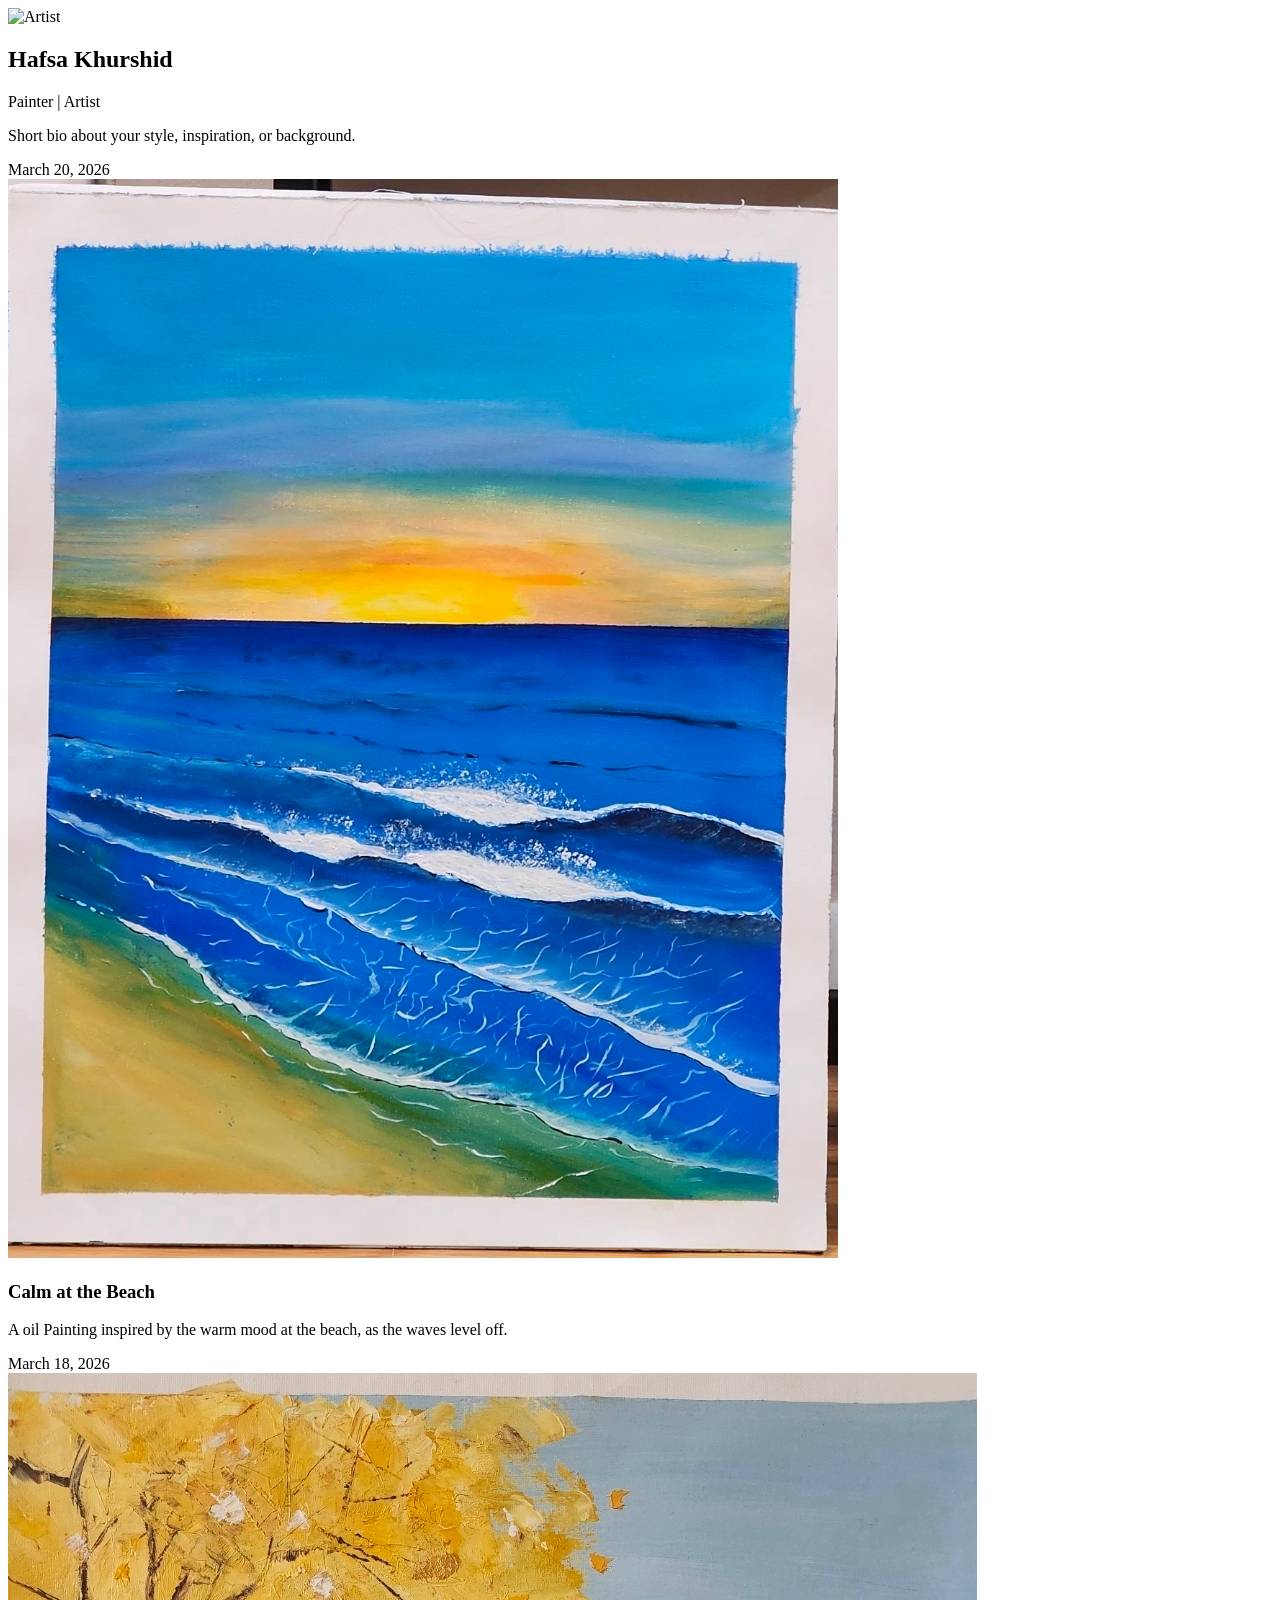
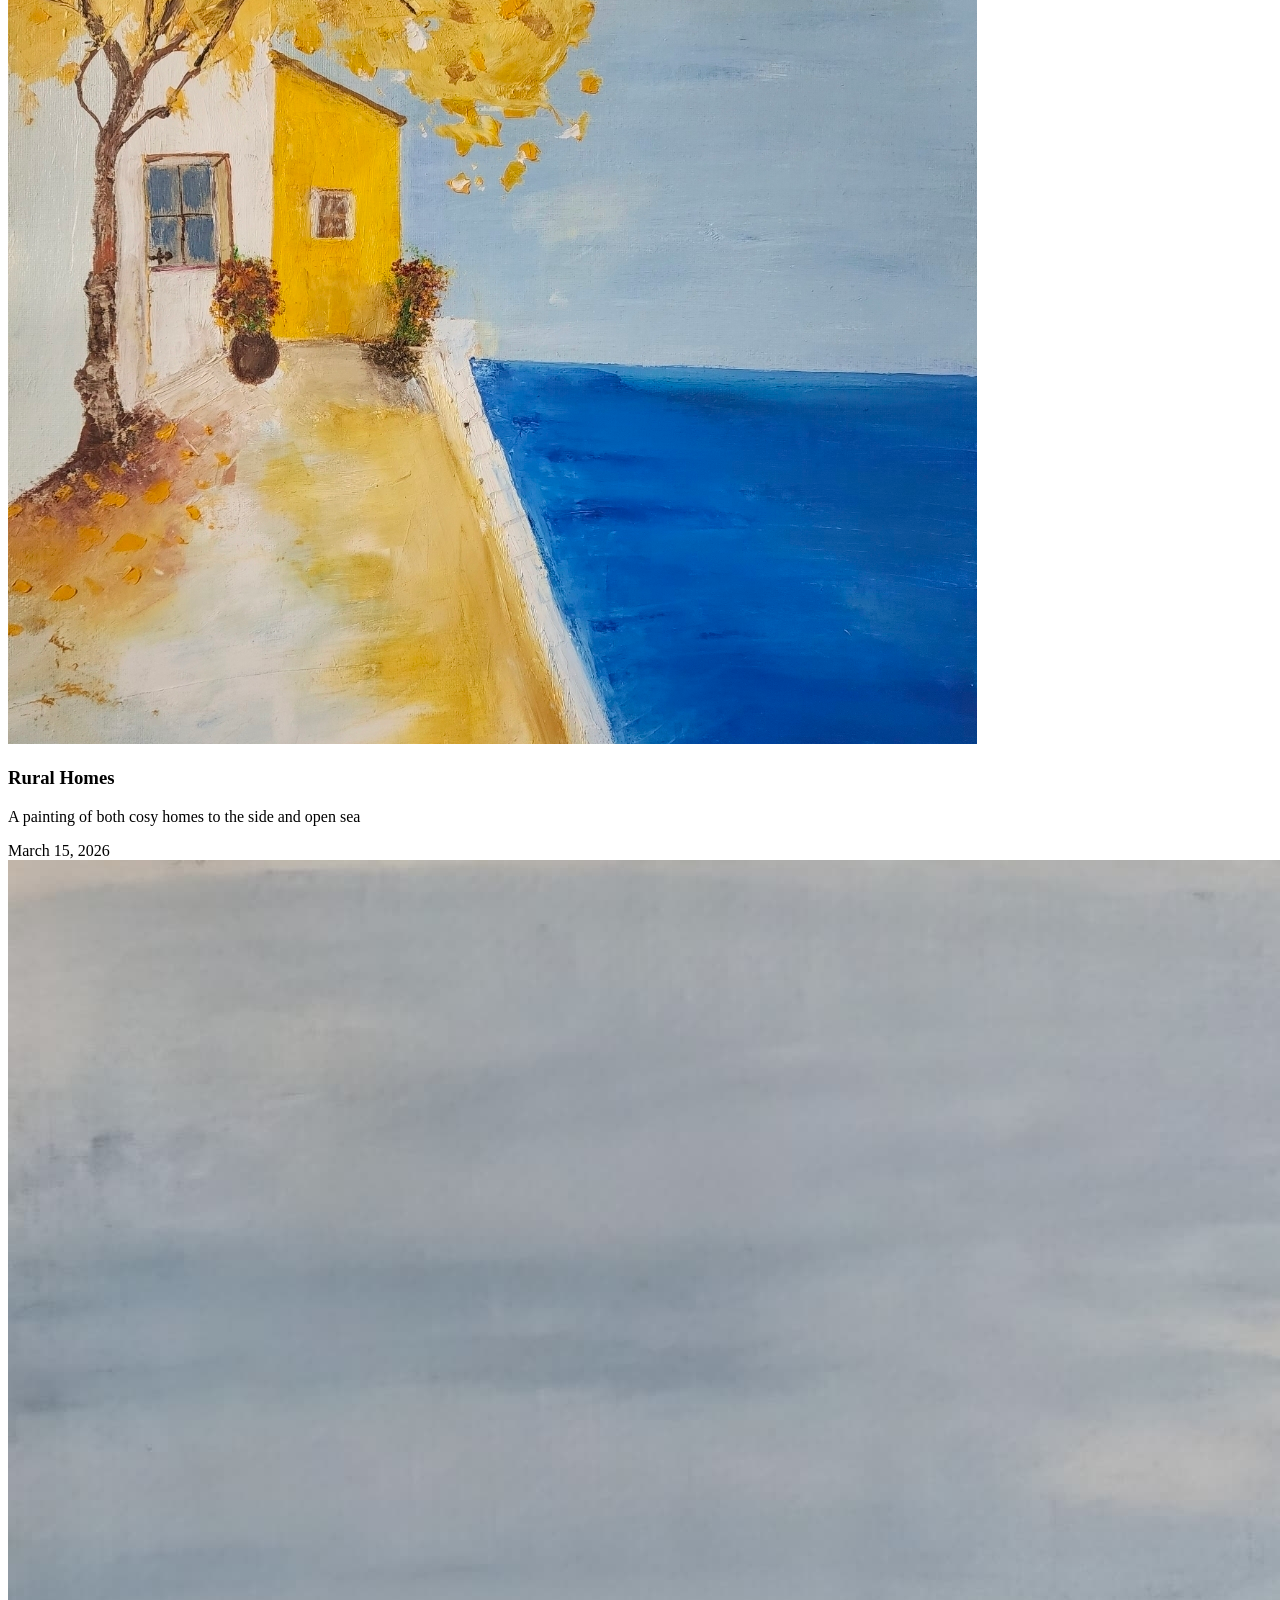
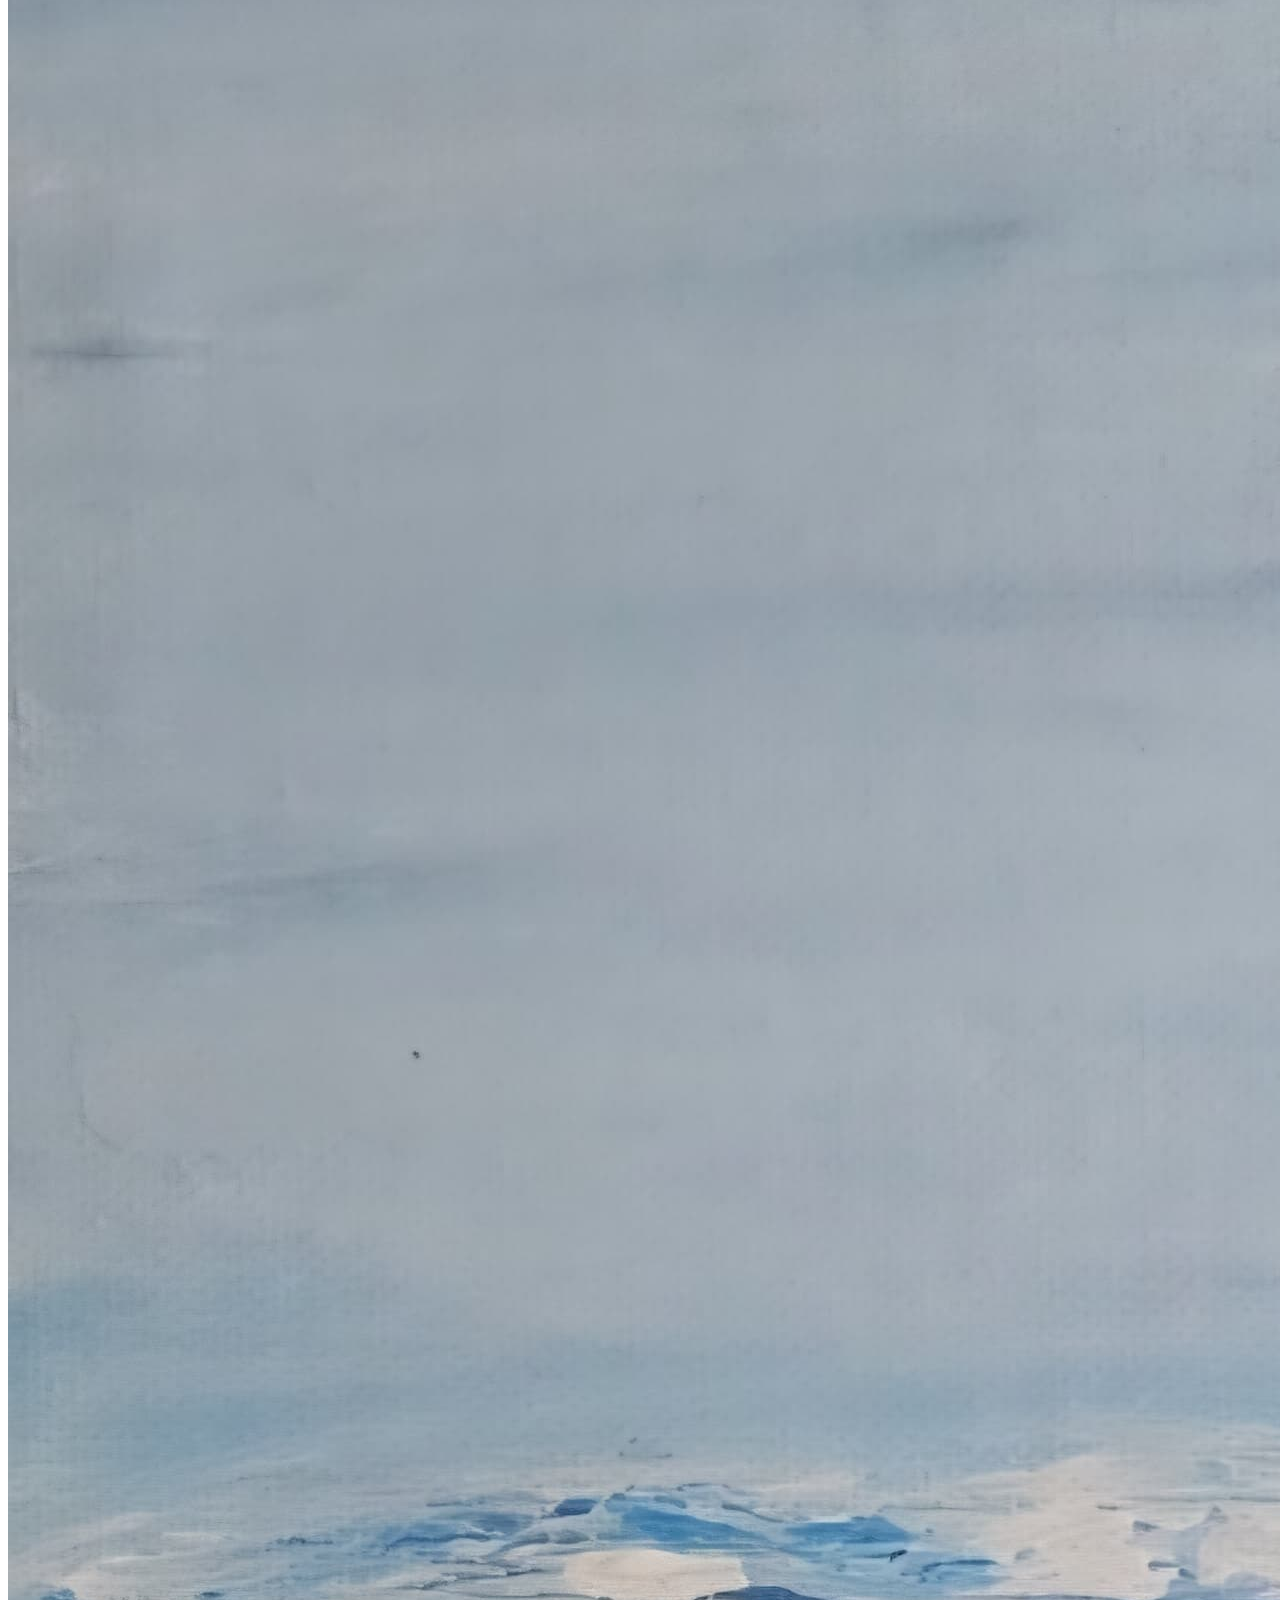
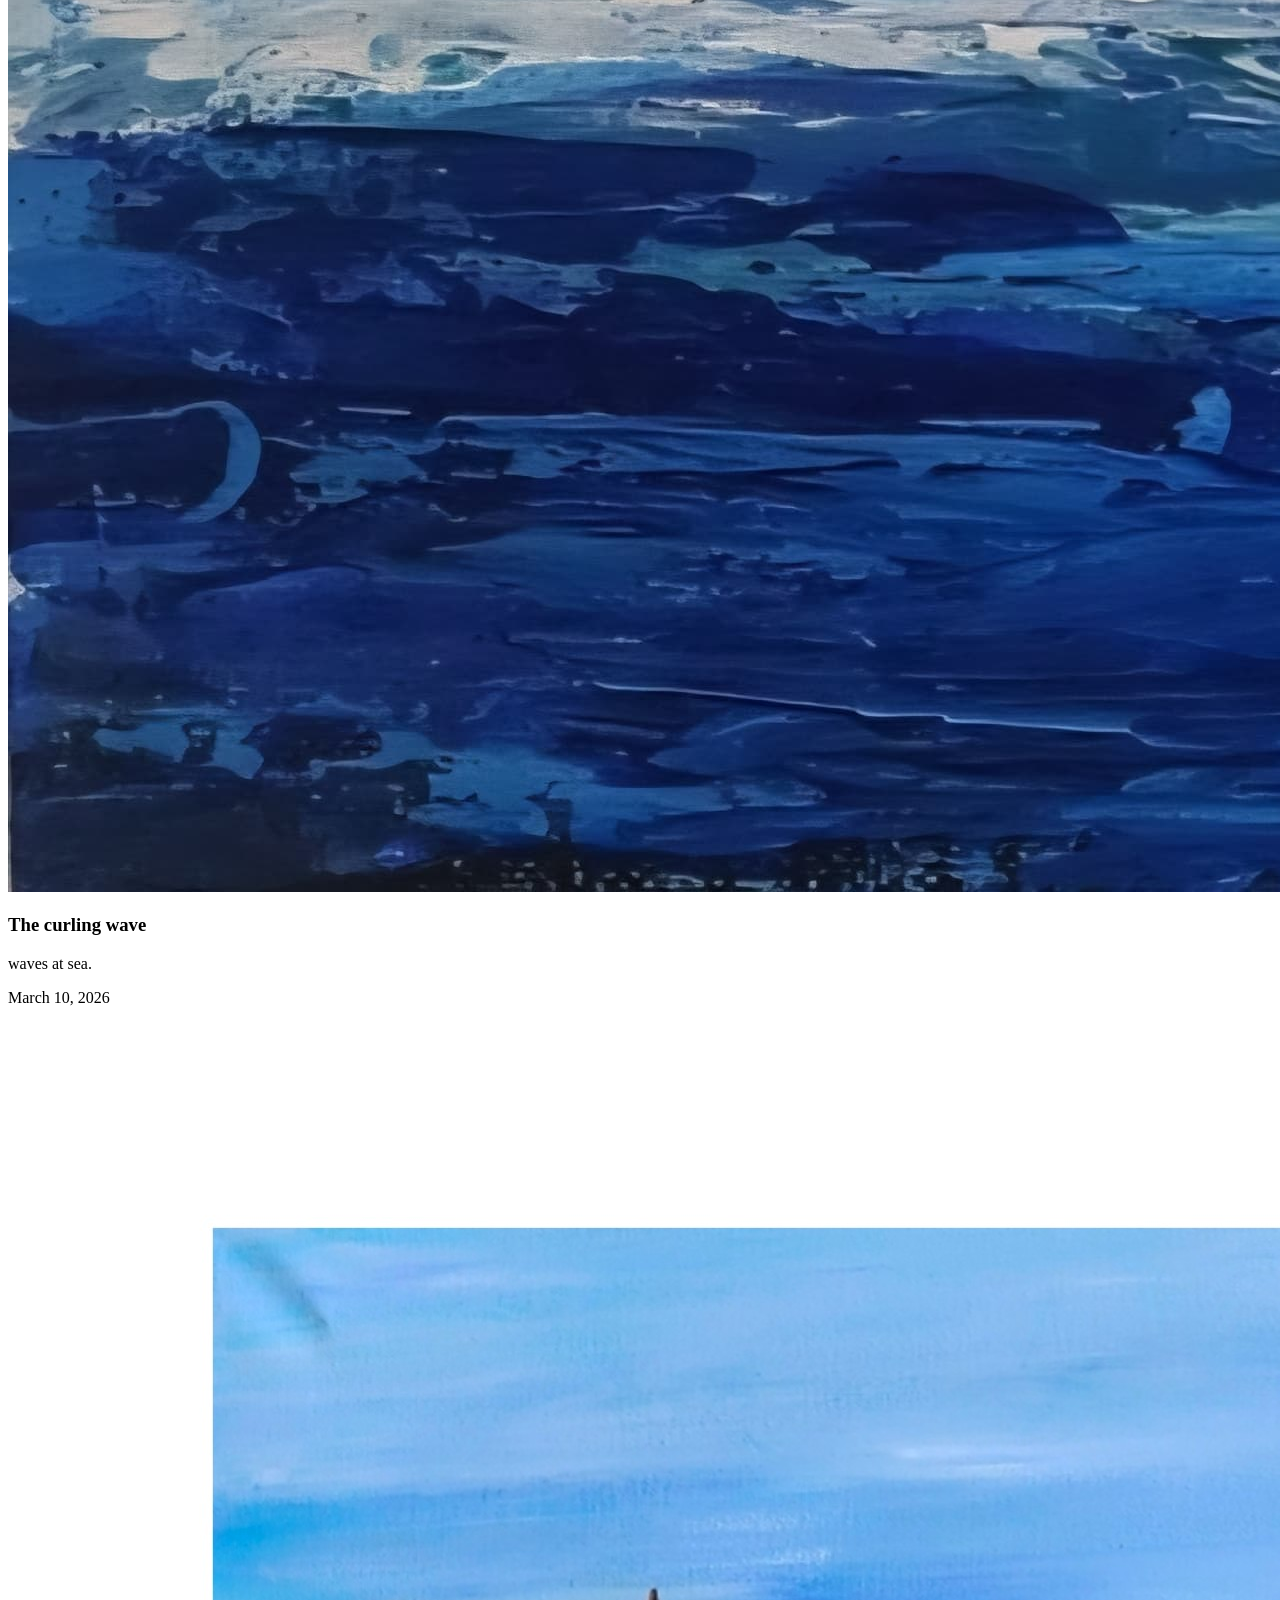
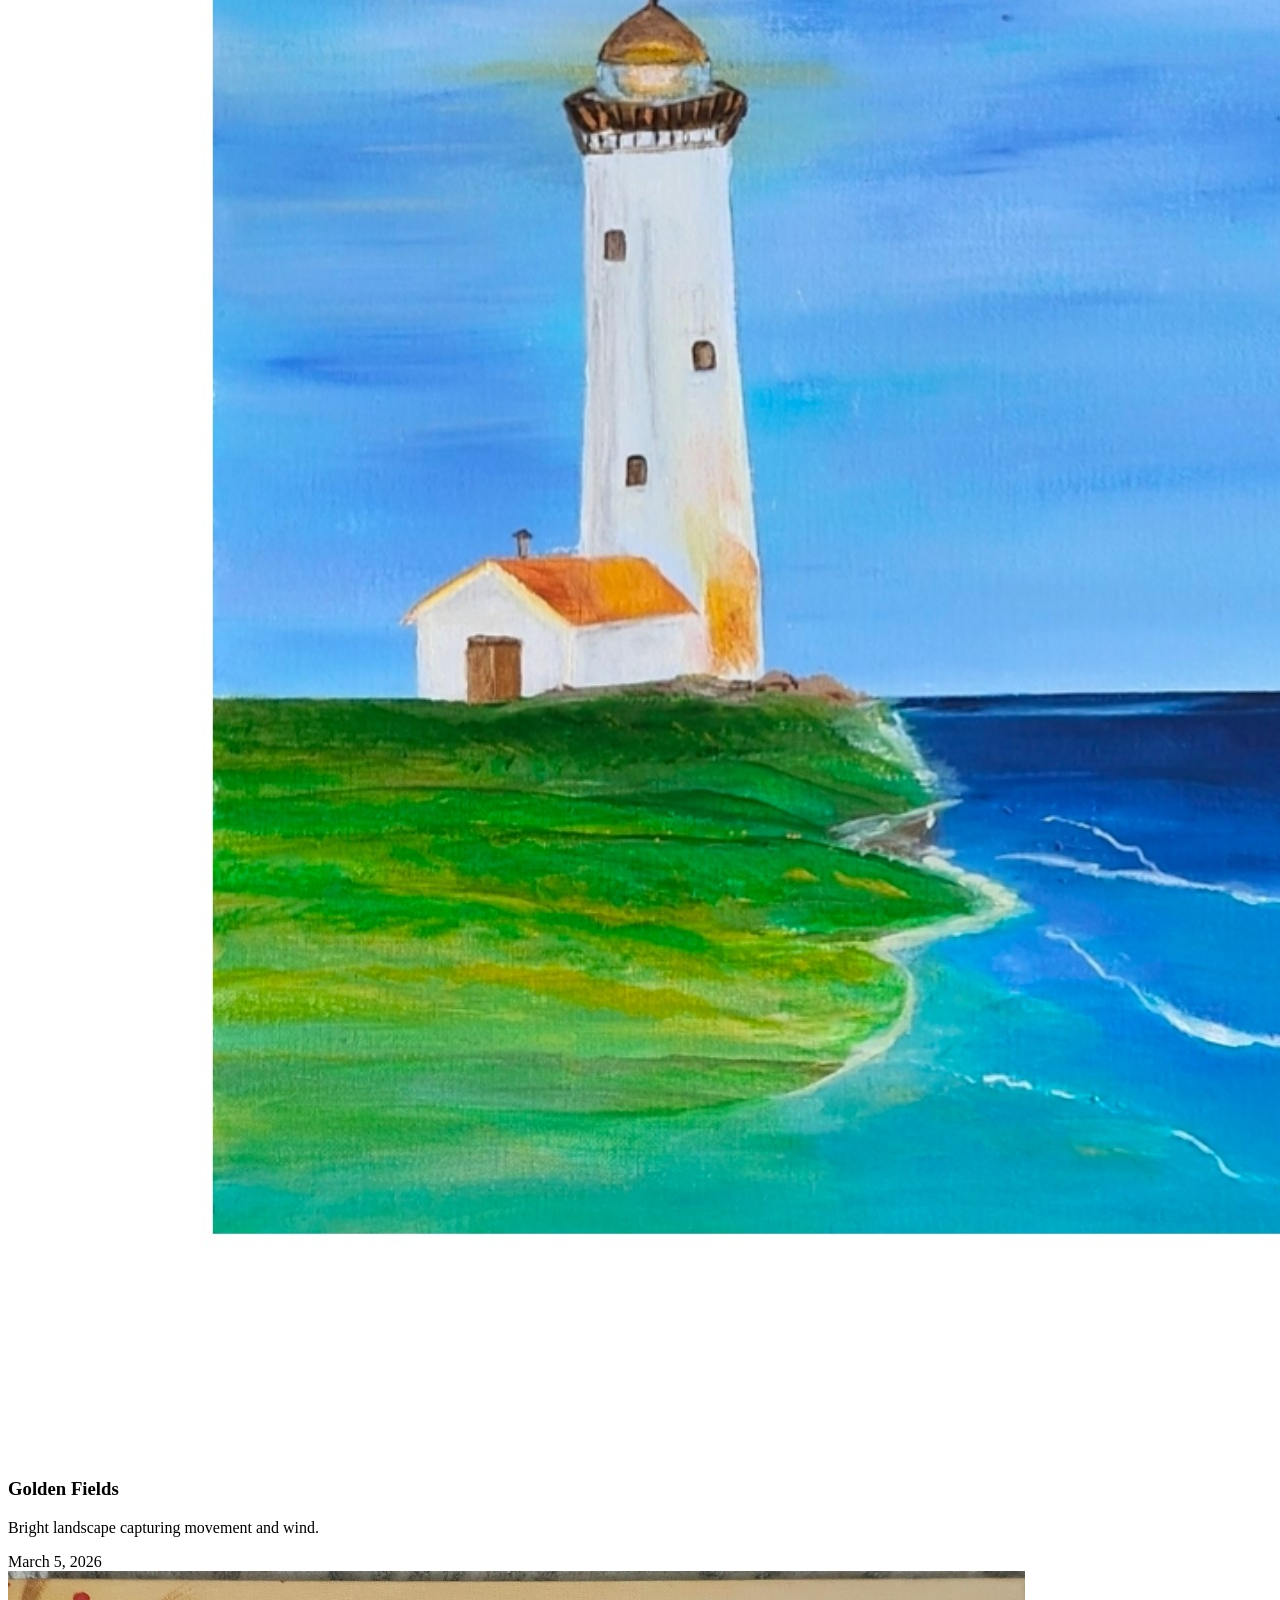
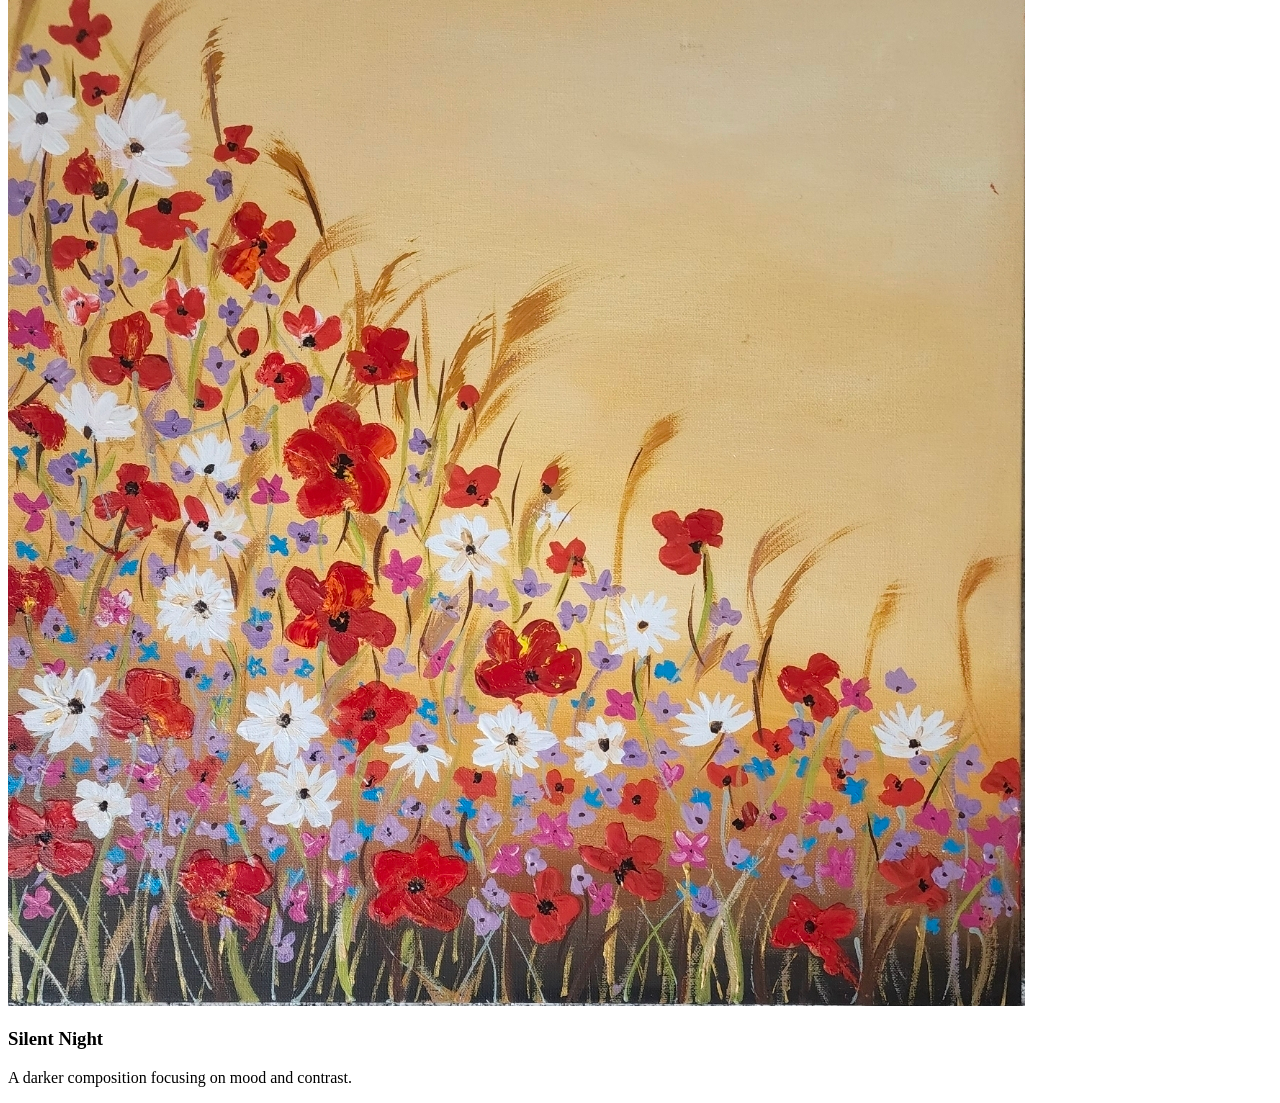
==== core.html @ 4365e34e "Create core.html for painting gallery layout This file contains the HTML structure for a painting ga" ====
<!DOCTYPE html>
<html lang="en">
<head>
    <meta charset="UTF-8">
    <meta name="viewport" content="width=device-width, initial-scale=1.0">
    <title>My Painting Gallery</title>
</head>
<body>

<!-- Artist Section -->
<section class="artist">
    <img src="images/artist.jpg" alt="Artist">
    <div class="artist-info">
        <h2>Hafsa Khurshid</h2>
        <p>Painter | Artist</p>
        <p>Short bio about your style, inspiration, or background.</p>
    </div>
</section>

<!-- Gallery -->
<section class="gallery">

    <div class="painting">
        <div class="timestamp">March 20, 2026</div>
        <img src="calm-at-the-beach.jpg">
        <div class="description">
            <h3>Calm at the Beach</h3>
            <p>A oil Painting inspired by the warm mood at the beach, as the waves level off.</p>
        </div>
    </div>

    <div class="painting">
        <div class="timestamp">March 18, 2026</div>
        <img src="2.jpg" alt="Painting 2">
        <div class="description">
            <h3>Rural Homes</h3>
            <p>A painting of both cosy homes to the side and open sea</p>
        </div>
    </div>

    <div class="painting">
        <div class="timestamp">March 15, 2026</div>
        <img src="3.jpg" alt="Painting 3">
        <div class="description">
            <h3>The curling wave</h3>
            <p>waves at sea.</p>
        </div>
    </div>

    <div class="painting">
        <div class="timestamp">March 10, 2026</div>
        <img src="4.jpg" alt="Painting 4">
        <div class="description">
            <h3>Golden Fields</h3>
            <p>Bright landscape capturing movement and wind.</p>
        </div>
    </div>

    <div class="painting">
        <div class="timestamp">March 5, 2026</div>
        <img src="5.jpg" alt="Painting 5">
        <div class="description">
            <h3>Silent Night</h3>
            <p>A darker composition focusing on mood and contrast.</p>
        </div>
    </div>

</section>

</body>
</html>
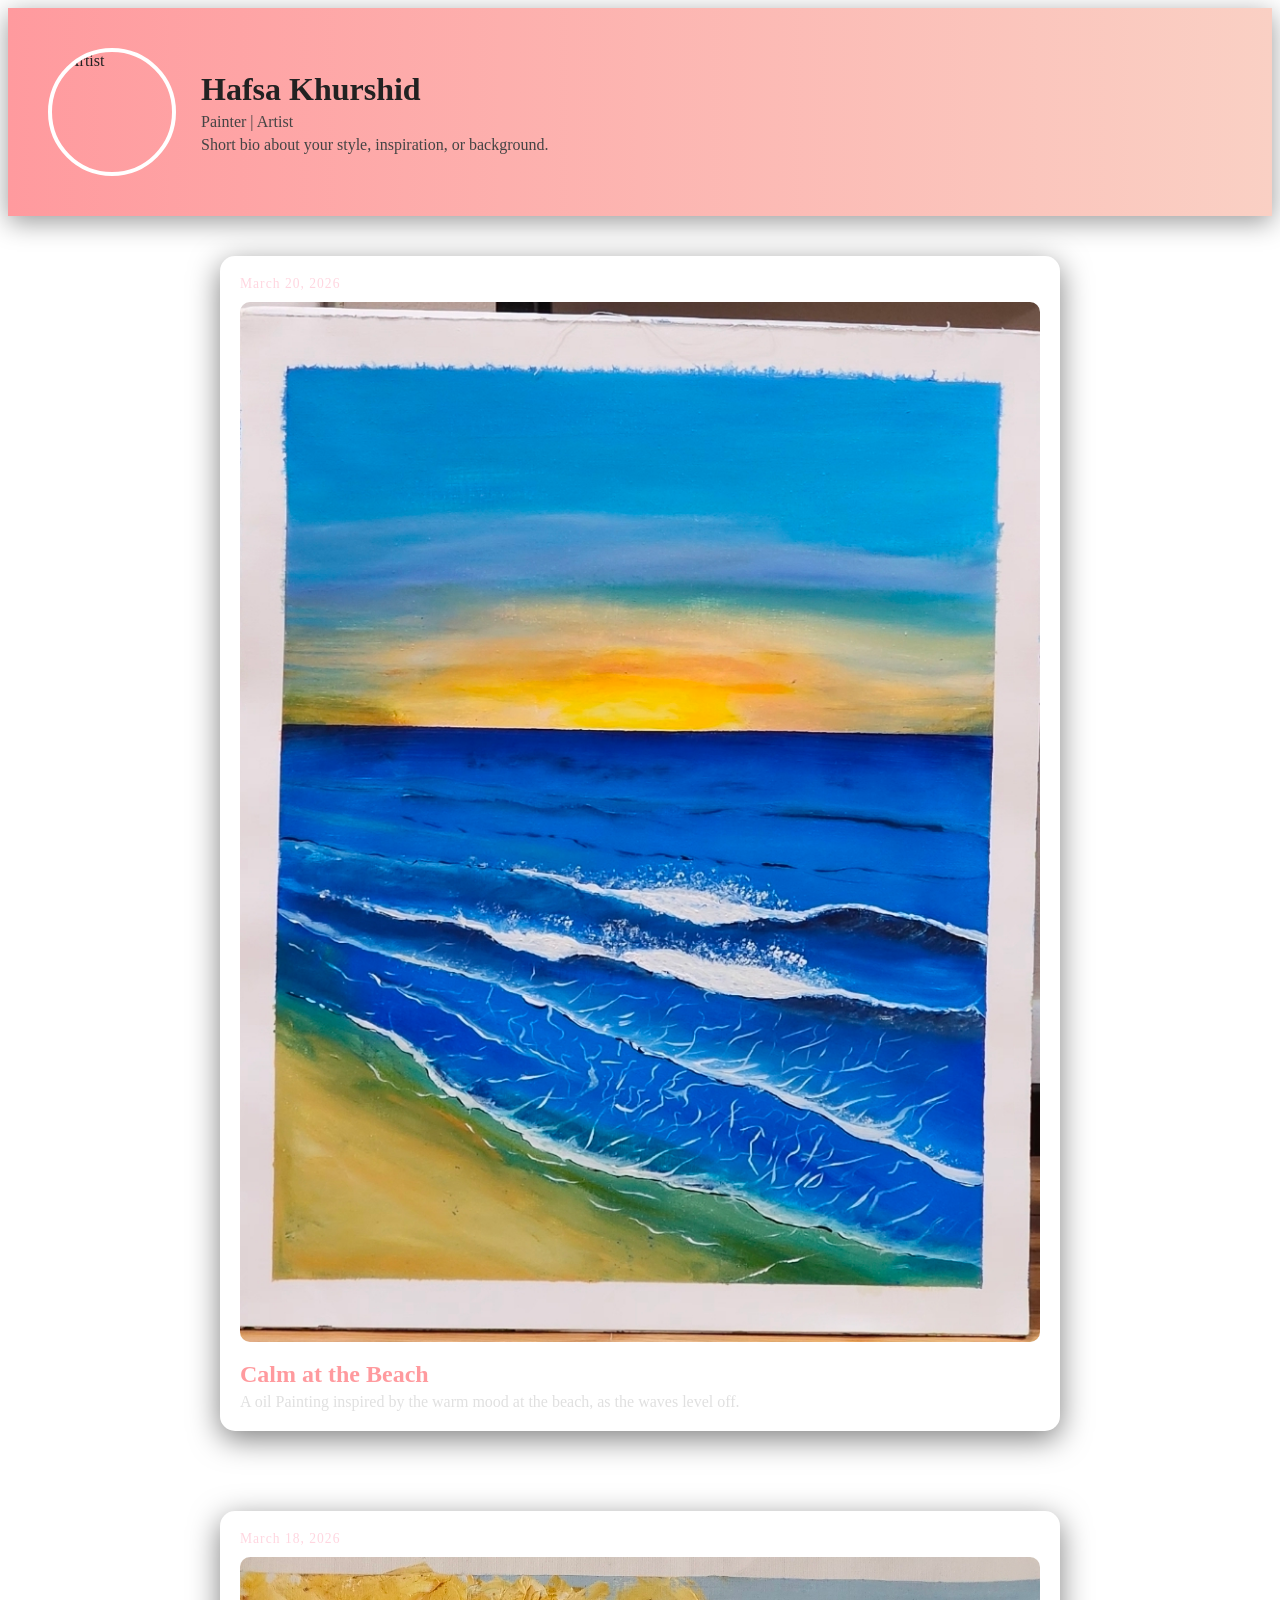
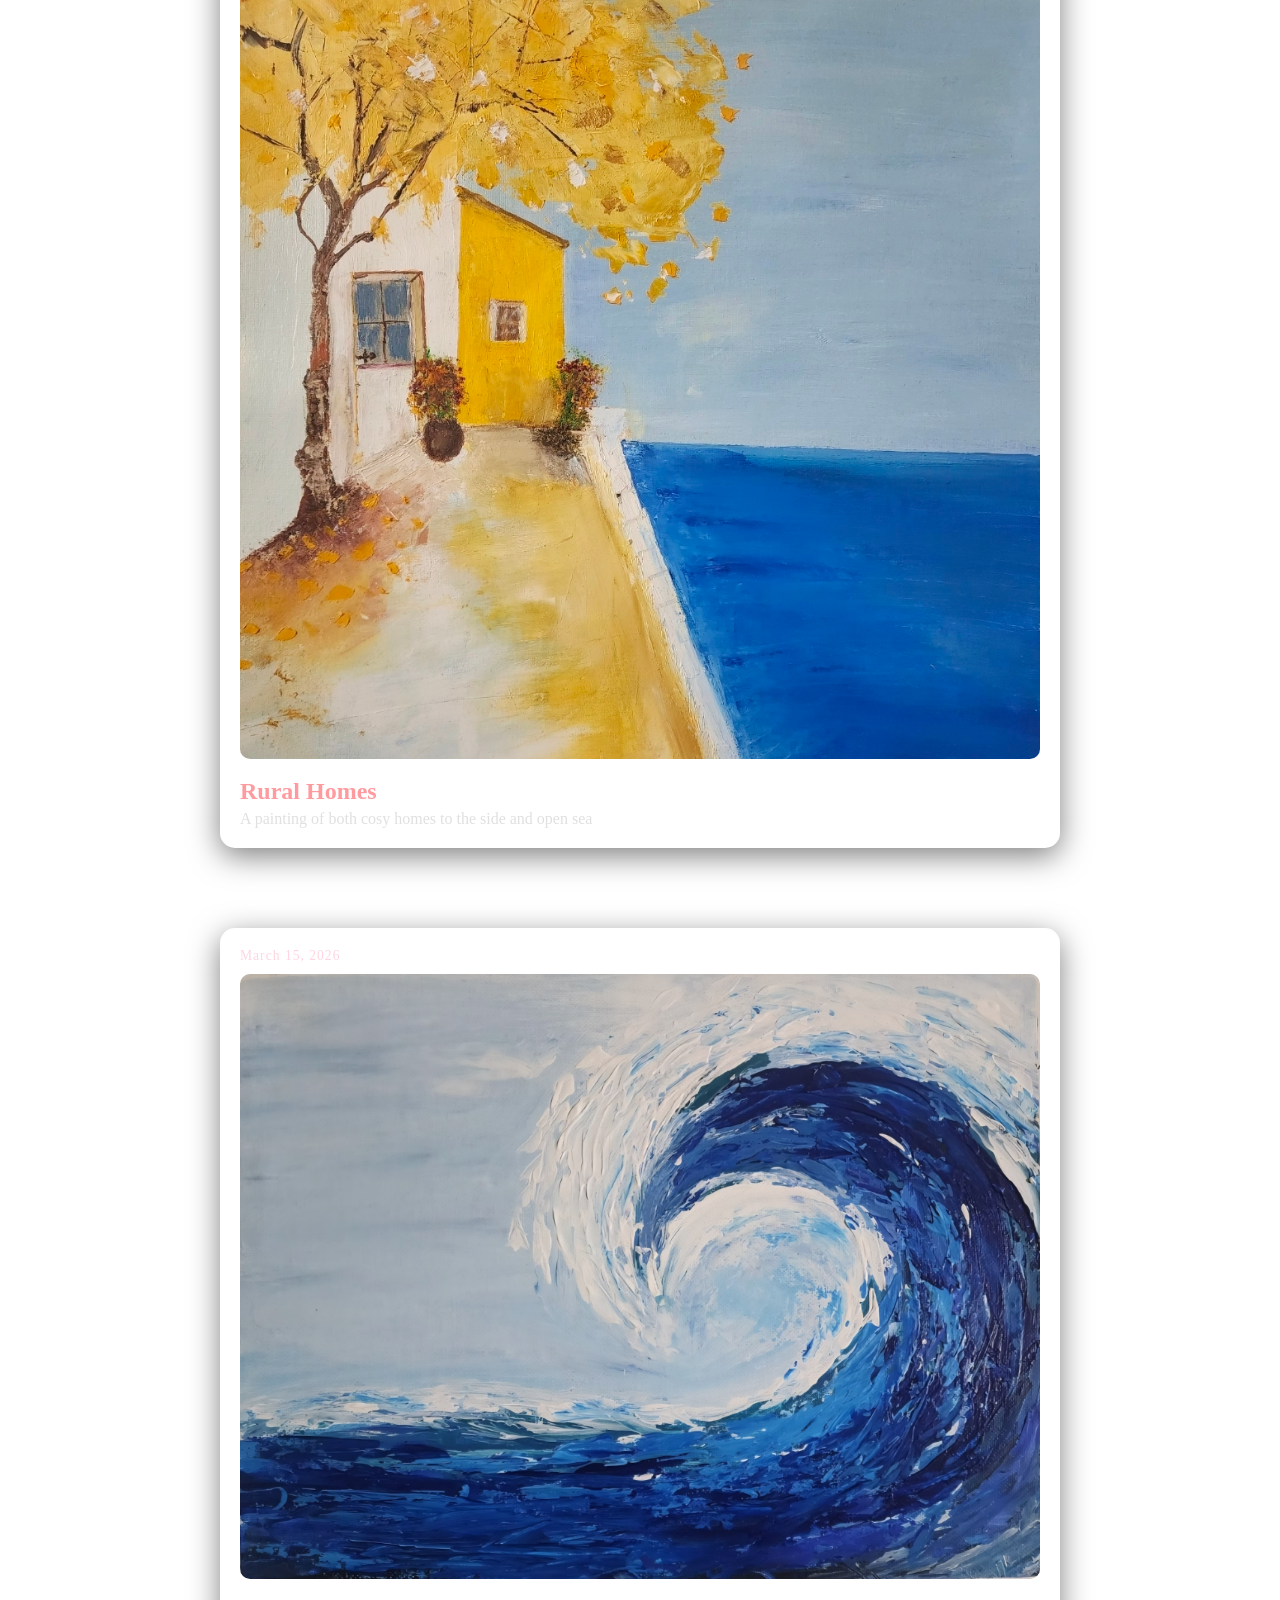
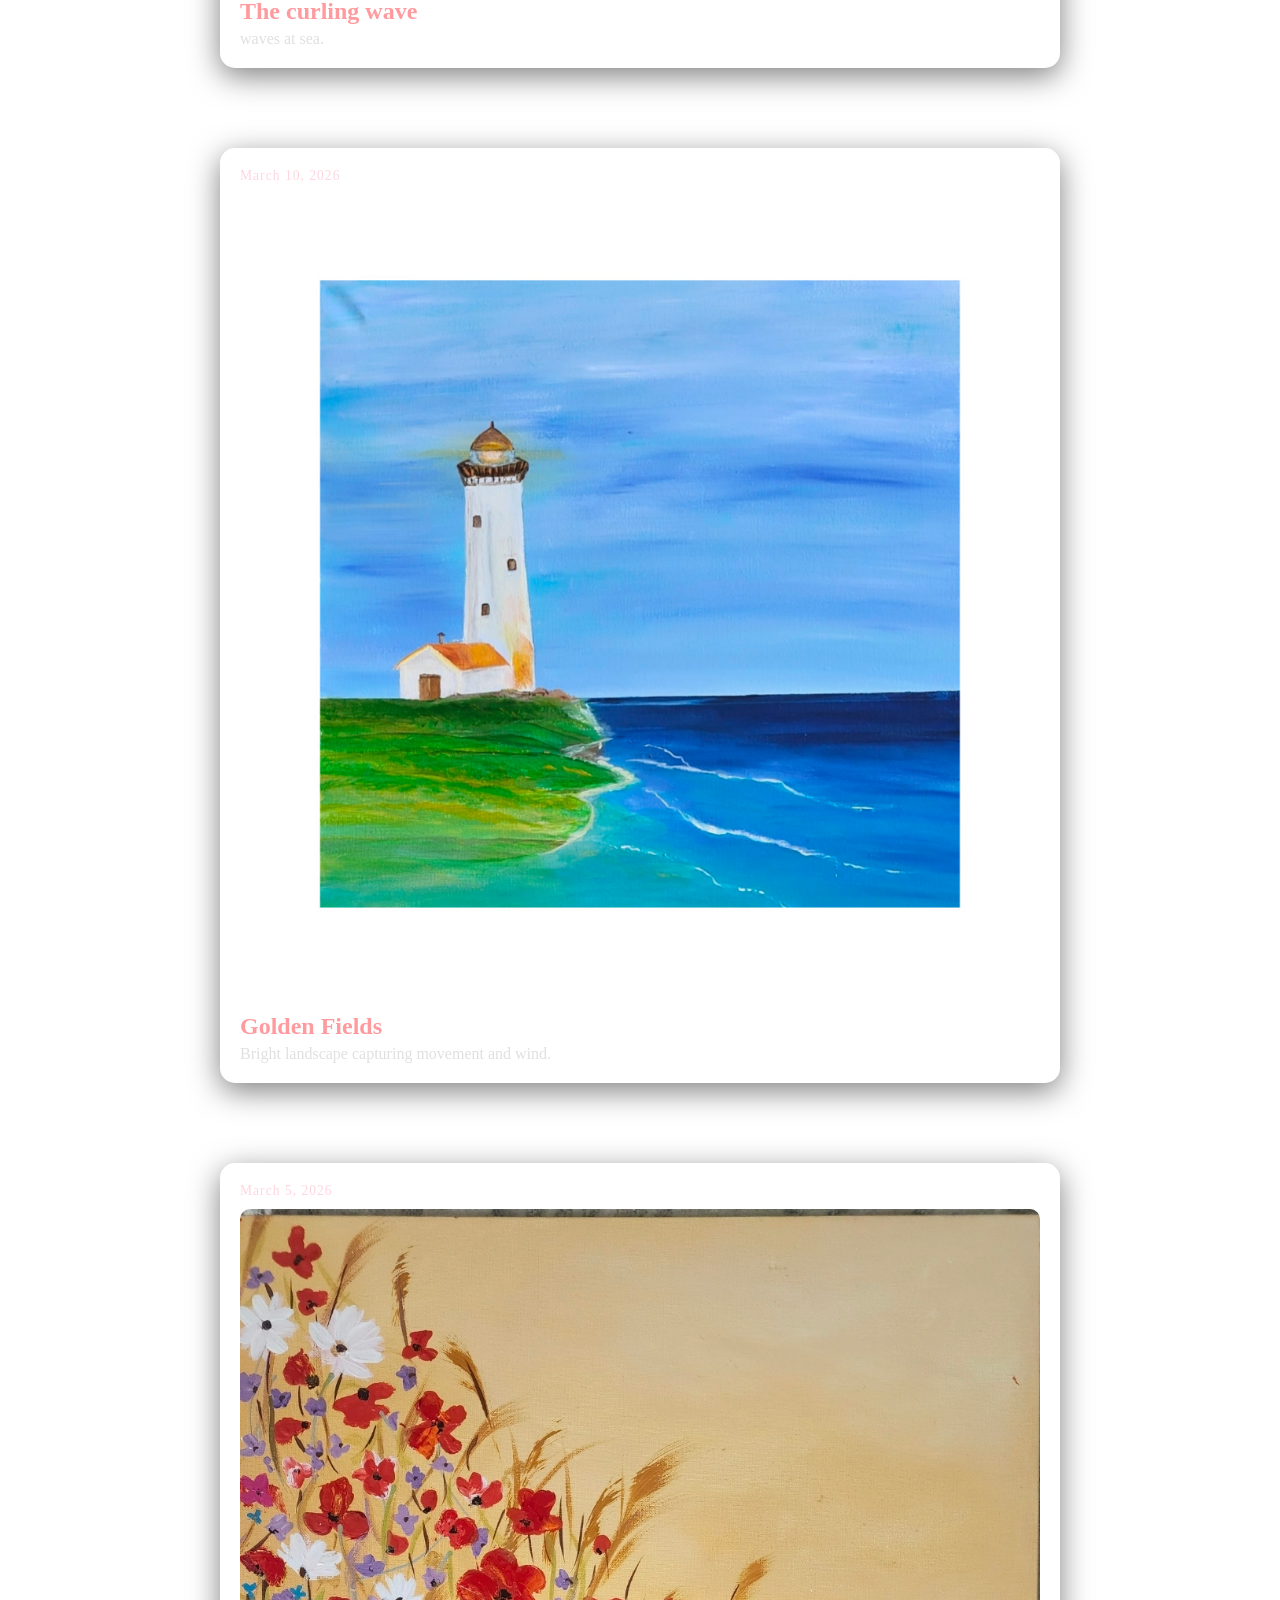
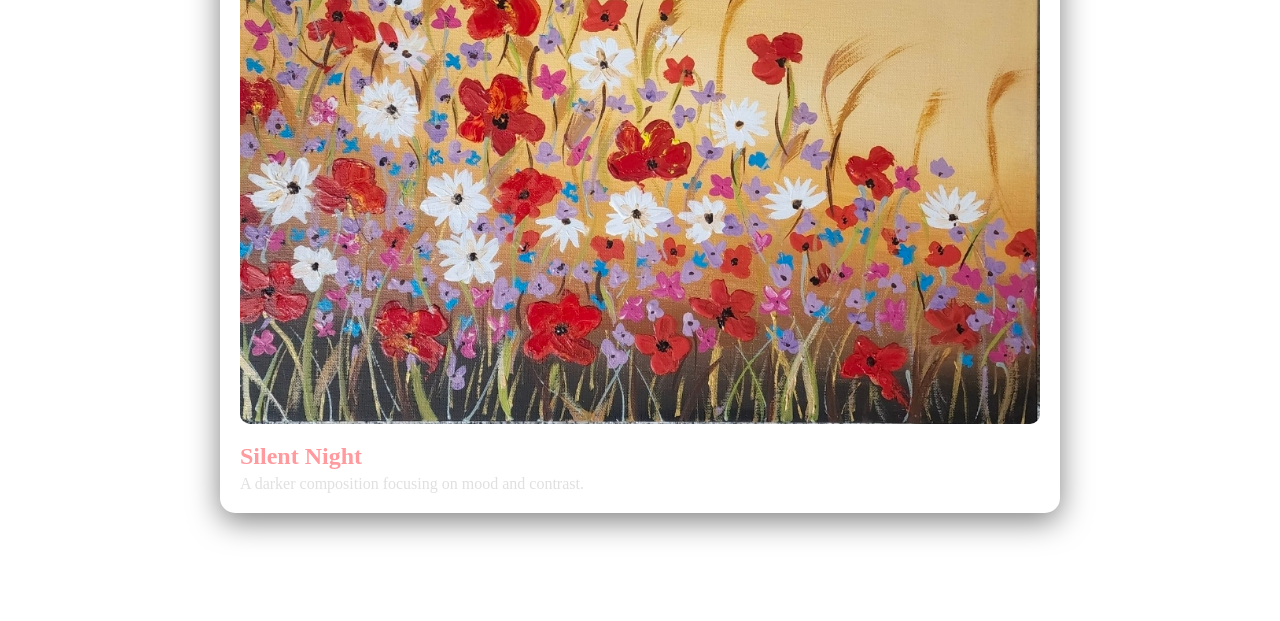
==== commit 07d223b5: "Link styles.css to core.html and add missing alt attribute" ====
--- a/core.html
+++ b/core.html
@@ -4,6 +4,7 @@
     <meta charset="UTF-8">
     <meta name="viewport" content="width=device-width, initial-scale=1.0">
     <title>My Painting Gallery</title>
+    <link rel="stylesheet" href="styles.css">
 </head>
 <body>
 
@@ -22,7 +23,7 @@
 
     <div class="painting">
         <div class="timestamp">March 20, 2026</div>
-        <img src="calm-at-the-beach.jpg">
+        <img src="calm-at-the-beach.jpg" alt="Calm at the Beach">
         <div class="description">
             <h3>Calm at the Beach</h3>
             <p>A oil Painting inspired by the warm mood at the beach, as the waves level off.</p>
--- a/styles.css
+++ b/styles.css
@@ -0,0 +1,94 @@
+<style>
+    body {
+        margin: 0;
+        font-family: 'Segoe UI', sans-serif;
+        background: linear-gradient(135deg, #1f1c2c, #928dab);
+        color: white;
+    }
+
+    /* Artist Profile */
+    .artist {
+        display: flex;
+        align-items: center;
+        gap: 25px;
+        padding: 40px;
+        background: linear-gradient(90deg, #ff9a9e, #fad0c4);
+        color: #222;
+        box-shadow: 0 6px 25px rgba(0,0,0,0.4);
+    }
+
+    .artist img {
+        width: 120px;
+        height: 120px;
+        border-radius: 50%;
+        object-fit: cover;
+        border: 4px solid white;
+    }
+
+    .artist-info h2 {
+        margin: 0;
+        font-size: 2rem;
+    }
+
+    .artist-info p {
+        margin: 5px 0 0;
+        color: #444;
+    }
+
+    /* Gallery */
+    .gallery {
+        display: flex;
+        flex-direction: column;
+        align-items: center;
+        padding-bottom: 60px;
+    }
+
+    .painting {
+        width: 90%;
+        max-width: 800px;
+        margin: 40px 0;
+        padding: 20px;
+        border-radius: 15px;
+        background: rgba(255, 255, 255, 0.08);
+        backdrop-filter: blur(8px);
+        box-shadow: 0 8px 30px rgba(0,0,0,0.5);
+        transition: transform 0.3s ease, box-shadow 0.3s ease;
+    }
+
+    .painting:hover {
+        transform: translateY(-8px) scale(1.01);
+        box-shadow: 0 12px 40px rgba(0,0,0,0.7);
+    }
+
+    .timestamp {
+        font-size: 0.85rem;
+        color: #ffd6e0;
+        margin-bottom: 10px;
+        letter-spacing: 1px;
+    }
+
+    .painting img {
+        width: 100%;
+        border-radius: 10px;
+        transition: transform 0.3s ease;
+    }
+
+    .painting img:hover {
+        transform: scale(1.03);
+    }
+
+    .description {
+        margin-top: 15px;
+    }
+
+    .description h3 {
+        margin: 5px 0;
+        font-size: 1.5rem;
+        color: #ff9a9e;
+    }
+
+    .description p {
+        margin: 0;
+        color: #e0e0e0;
+    }
+</style>
